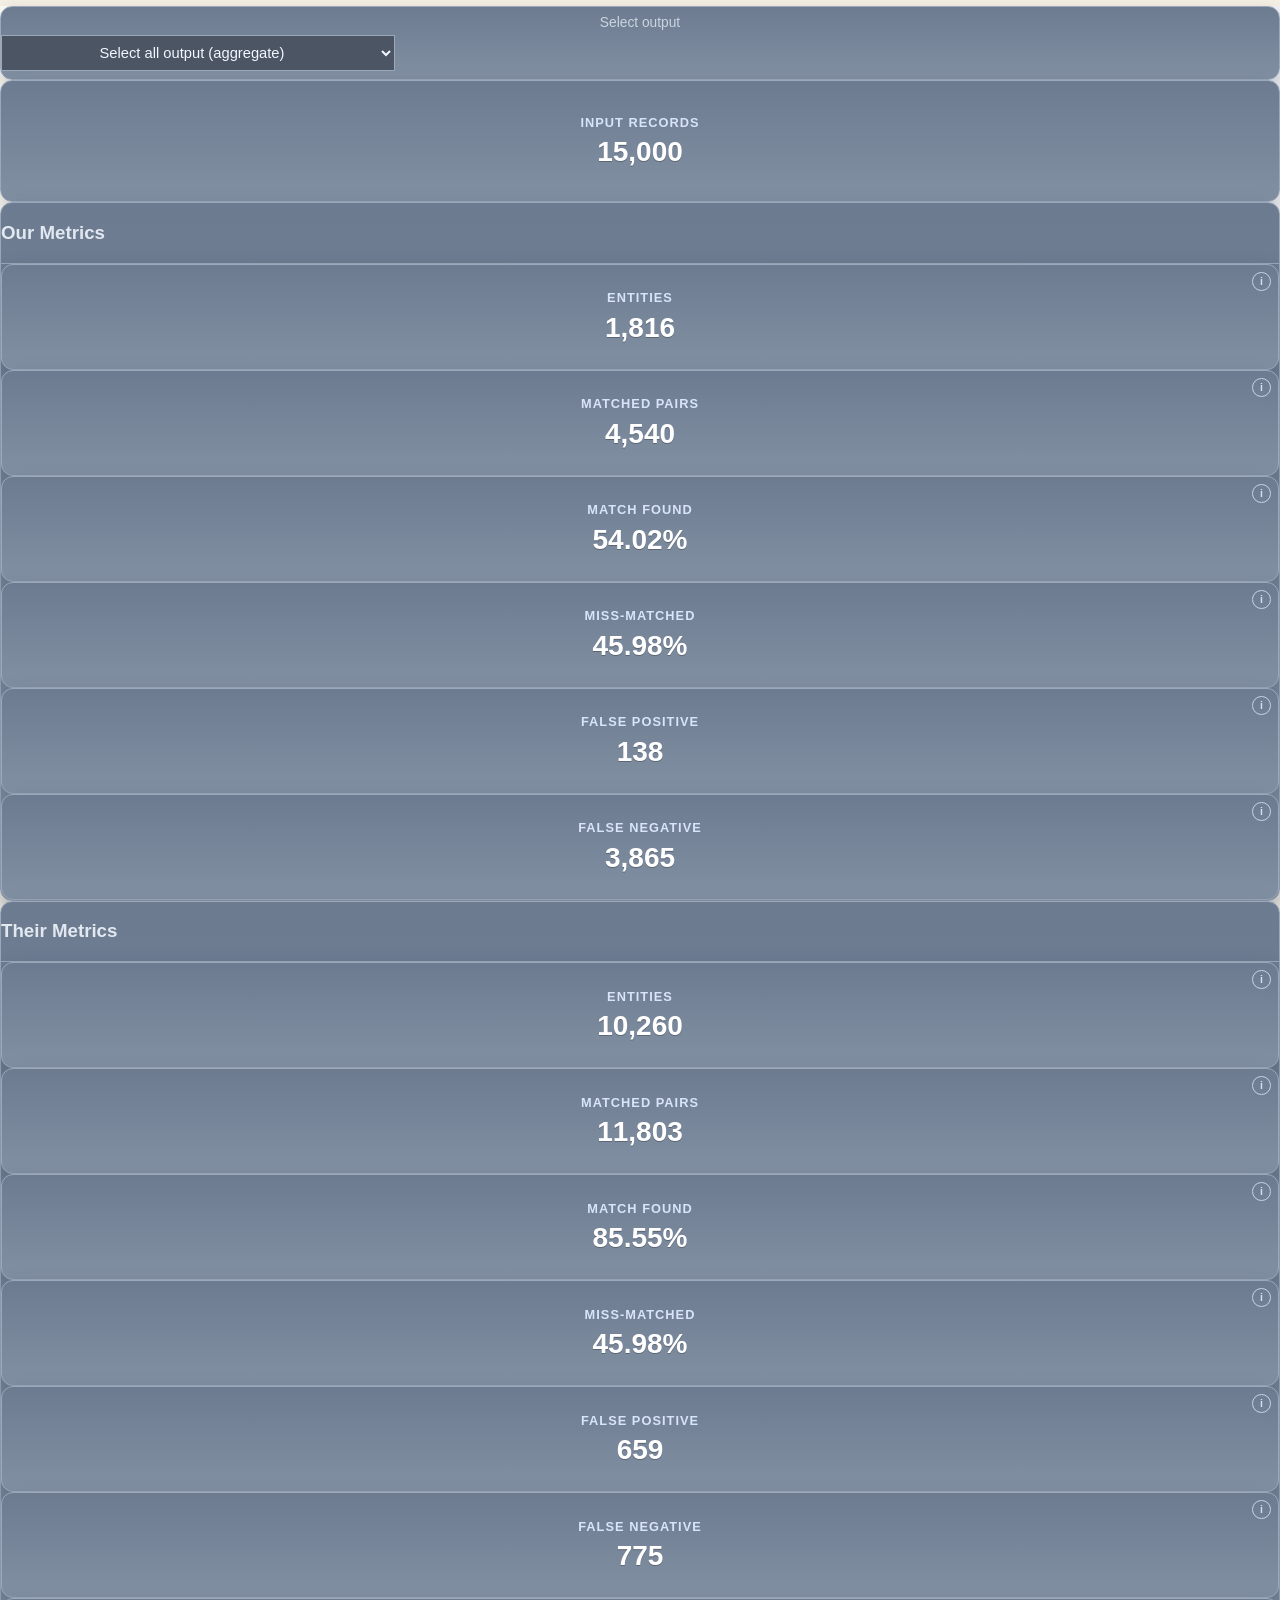
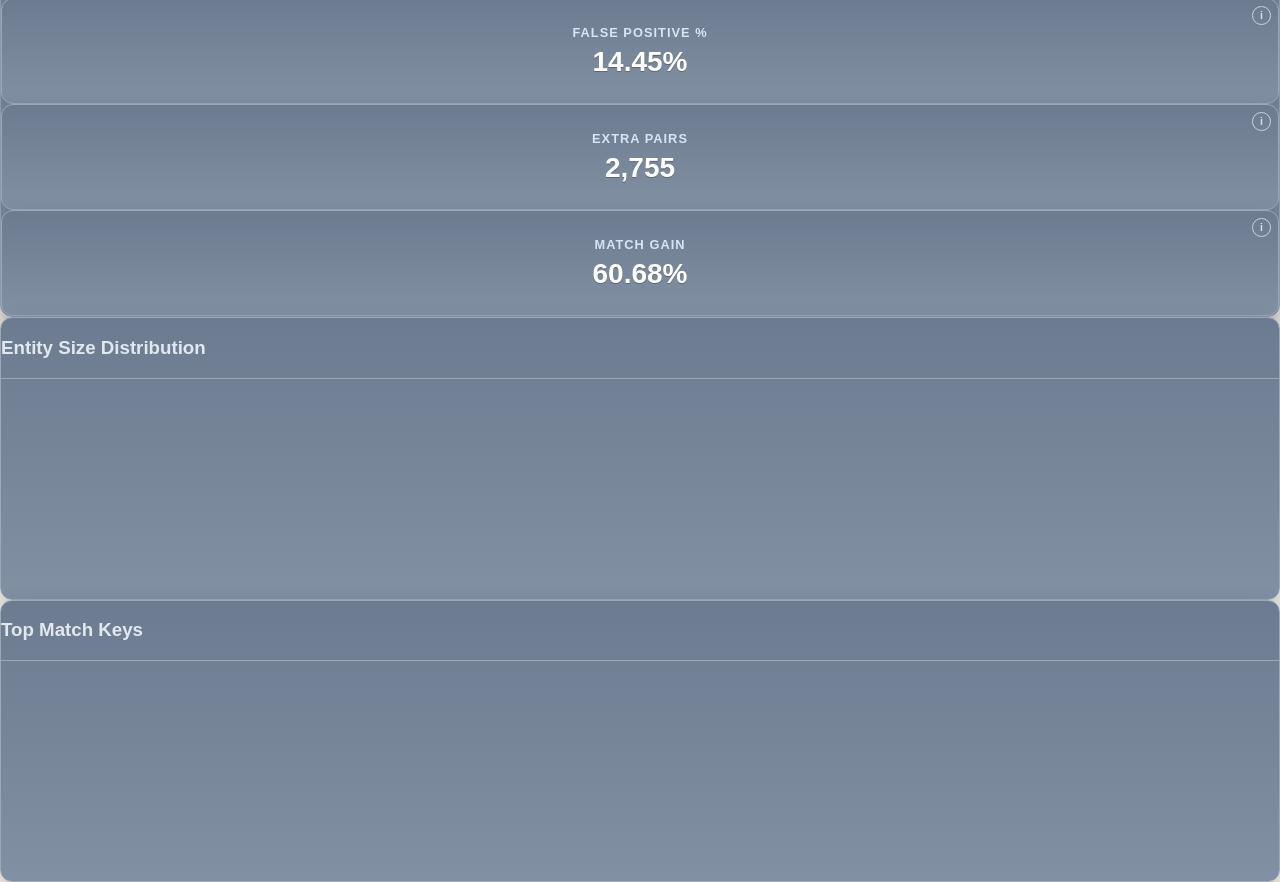
==== MVP/dashboard/management_dashboard.html @ fc30f37a "Strengthen dashboard QA with layered tests and audit gating" ====
<!doctype html>
<html lang="en" data-bs-theme="dark">
  <head>
    <meta charset="utf-8">
    <meta name="viewport" content="width=device-width, initial-scale=1">
    <title>Quality Dashboard</title>
    <link rel="stylesheet" href="./tabler.min.css">
    <link rel="stylesheet" href="./management_dashboard.css">
  </head>
  <body>
    <div class="page">
      <div class="page-wrapper">
        <div class="page-body">
          <div class="container-xl">
            <div class="row row-cards mb-2 controls-row">
              <div class="col-12">
                <div class="card controls-card">
                  <div class="card-body controls-card-body">
                    <label class="form-label">Select output</label>
                    <select class="form-select" id="runSelector" aria-label="Run selector"></select>
                  </div>
                </div>
              </div>
            </div>

            <div class="row row-cards mb-2">
              <div class="col-12">
                <div class="card controls-card input-records-card">
                  <div class="card-body controls-card-body input-records-card-body">
                    <div class="input-records-label">Input Records</div>
                    <div class="input-records-value" id="inputRecordsValue">n/a</div>
                  </div>
                </div>
              </div>
            </div>

            <div class="row row-cards mb-2" id="comparisonCards">
              <div class="col-12 col-xxl-6">
                <div class="card comparison-card comparison-card-our">
                  <div class="card-header">
                    <h3 class="card-title">Our Metrics</h3>
                  </div>
                  <div class="card-body">
                    <div class="row row-cards" id="ourMetricCards"></div>
                  </div>
                </div>
              </div>
              <div class="col-12 col-xxl-6">
                <div class="card comparison-card">
                  <div class="card-header">
                    <h3 class="card-title">Their Metrics</h3>
                  </div>
                  <div class="card-body">
                    <div class="row row-cards" id="theirMetricCards"></div>
                  </div>
                </div>
              </div>
            </div>

            <div class="row row-cards mb-2">
              <div class="col-xl-4">
                <div class="card">
                  <div class="card-header">
                    <h3 class="card-title">Entity Size Distribution</h3>
                  </div>
                  <div class="card-body chart-md">
                    <canvas id="entitySizeChart"></canvas>
                  </div>
                </div>
              </div>
              <div class="col-xl-8">
                <div class="card">
                  <div class="card-header">
                    <h3 class="card-title">Top Match Keys</h3>
                  </div>
                  <div class="card-body match-keys-body">
                    <div id="matchKeyList" class="match-key-list"></div>
                  </div>
                </div>
              </div>
            </div>

          </div>
        </div>
      </div>
    </div>

    <script src="./tabler.min.js"></script>
    <script src="./chart.umd.js"></script>
    <script src="./management_dashboard_data.js"></script>
    <script src="./management_dashboard.js"></script>
  </body>
</html>
---- MVP/dashboard/management_dashboard.css ----
:root {
  --bg-page: #0b1220;
  --bg-card: #6c7b90;
  --bg-card-soft: #8290a3;
  --line: #9aa8ba;
  --text-main: #f1f6ff;
  --text-soft: #bfd0ea;
  --accent-blue: #5c8dff;
  --accent-cyan: #32c5b5;
  --accent-indigo: #8aa8ff;
}

html,
body {
  min-height: 100%;
  background-color: #f7f1e6;
}

body {
  margin: 0;
  font-family: "Inter", "Segoe UI", "Avenir Next", sans-serif;
  color: var(--text-main);
  background:
    radial-gradient(circle at top right, rgba(92, 141, 255, 0.08), transparent 36%),
    linear-gradient(180deg, #fffdf7 0%, #f7f1e6 100%);
}

.page {
  position: relative;
  min-height: 100vh;
}

.page-wrapper {
  position: relative;
  z-index: 1;
  margin: 0 !important;
}

.page-body {
  padding-top: 0;
  margin-top: 0 !important;
}

.page-pretitle {
  color: var(--text-soft);
}

.page-title {
  color: #f8fafc;
}

.card {
  background: linear-gradient(180deg, var(--bg-card) 0%, var(--bg-card-soft) 100%);
  border: 1px solid var(--line);
  border-radius: 12px;
  box-shadow: 0 8px 22px rgba(30, 41, 59, 0.24);
}

.card-header {
  border-bottom: 1px solid var(--line);
}

.card-title {
  color: #e2e8f0;
}

.comparison-card {
  height: 100%;
}

.controls-row {
  margin-top: 0.35rem;
}

.input-records-card-body {
  display: flex;
  flex-direction: column;
  align-items: center;
  justify-content: center;
  text-align: center;
  padding-top: 0.45rem;
  padding-bottom: 0.55rem;
  min-height: 104px;
}

.input-records-label {
  color: #d8e4f8;
  font-size: 0.8rem;
  text-transform: uppercase;
  letter-spacing: 0.08em;
  font-weight: 800;
}

.input-records-value {
  margin-top: 0.45rem;
  color: #ffffff;
  font-weight: 900;
  font-size: 1.75rem;
  line-height: 1.08;
  text-shadow: 0 1px 0 rgba(0, 0, 0, 0.25);
}

.metric-card {
  min-height: 86px;
}

.metric-card-our {
  background: linear-gradient(180deg, var(--bg-card) 0%, var(--bg-card-soft) 100%);
  border-color: var(--line);
}

.controls-card {
  background: linear-gradient(180deg, var(--bg-card) 0%, var(--bg-card-soft) 100%);
  border-color: var(--line);
}

.metric-card-our .metric-label {
  color: #d8e4f8;
}

.metric-card-our .metric-value {
  color: #ffffff;
}

.metric-card .card-body {
  position: relative;
  display: flex;
  flex-direction: column;
  align-items: center;
  justify-content: center;
  text-align: center;
  min-height: 104px;
}

.metric-label {
  color: #d8e4f8;
  font-size: 0.8rem;
  text-transform: uppercase;
  letter-spacing: 0.08em;
  font-weight: 800;
}

.metric-help-icon {
  position: absolute;
  top: 0.45rem;
  right: 0.45rem;
  z-index: 2;
  display: inline-flex;
  align-items: center;
  justify-content: center;
  width: 1.05rem;
  height: 1.05rem;
  border: 1px solid rgba(216, 228, 248, 0.88);
  border-radius: 50%;
  color: #d8e4f8;
  font-size: 0.66rem;
  font-weight: 900;
  line-height: 1;
  cursor: help;
  user-select: none;
  opacity: 0.95;
  isolation: isolate;
}

.metric-help-icon:hover,
.metric-help-icon:focus-visible {
  color: #ffffff;
  border-color: #ffffff;
  outline: none;
}

.metric-help-icon::after {
  content: attr(data-help-text);
  position: absolute;
  right: 0;
  top: calc(100% + 0.35rem);
  min-width: 220px;
  max-width: 300px;
  padding: 0.45rem 0.55rem;
  border-radius: 8px;
  border: 1px solid rgba(216, 228, 248, 0.35);
  background: rgba(15, 23, 42, 0.96);
  color: #eaf1ff;
  font-size: 0.72rem;
  font-weight: 600;
  line-height: 1.3;
  letter-spacing: 0.01em;
  text-transform: none;
  text-align: left;
  white-space: normal;
  box-shadow: 0 8px 24px rgba(0, 0, 0, 0.35);
  opacity: 0;
  visibility: hidden;
  transform: translateY(-4px);
  transition: opacity 120ms ease, transform 120ms ease, visibility 120ms ease;
  pointer-events: none;
  z-index: 20;
}

.metric-help-icon::before {
  content: "";
  position: absolute;
  right: 0.35rem;
  top: calc(100% + 0.1rem);
  border-left: 5px solid transparent;
  border-right: 5px solid transparent;
  border-bottom: 5px solid rgba(15, 23, 42, 0.96);
  opacity: 0;
  visibility: hidden;
  transform: translateY(-4px);
  transition: opacity 120ms ease, transform 120ms ease, visibility 120ms ease;
  pointer-events: none;
  z-index: 21;
}

.metric-help-icon:hover::after,
.metric-help-icon:hover::before,
.metric-help-icon:focus-visible::after,
.metric-help-icon:focus-visible::before {
  opacity: 1;
  visibility: visible;
  transform: translateY(0);
}

.metric-value {
  margin-top: 0.45rem;
  font-size: 1.75rem;
  line-height: 1.08;
  font-weight: 900;
  color: #ffffff;
  text-shadow: 0 1px 0 rgba(0, 0, 0, 0.25);
}

.spotlight-grid {
  display: grid;
  grid-template-columns: repeat(4, minmax(0, 1fr));
  gap: 0.75rem;
  margin-top: 1rem;
}

.spotlight-item {
  background: rgba(255, 255, 255, 0.08);
  border: 1px solid #8d99ab;
  border-radius: 10px;
  padding: 0.6rem;
}

.spotlight-k {
  color: var(--text-soft);
  font-size: 0.7rem;
  text-transform: uppercase;
  letter-spacing: 0.05em;
}

.spotlight-v {
  color: #f8fafc;
  font-weight: 700;
  font-size: 1.06rem;
  margin-top: 0.18rem;
}

.form-label {
  color: #cbd5e1;
}

.form-select {
  background: #4b5563;
  border-color: var(--line);
  color: var(--text-main);
}

.form-select:focus {
  border-color: var(--accent-blue);
  box-shadow: 0 0 0 0.2rem rgba(92, 141, 255, 0.22);
}

.chart-md {
  height: 220px;
}

.match-keys-body {
  height: 220px;
  max-height: 220px;
  overflow-y: auto;
}

.match-key-list {
  display: grid;
  gap: 0.45rem;
}

.match-key-row {
  display: grid;
  grid-template-columns: 34px minmax(0, 1fr) 68px;
  gap: 0.6rem;
  align-items: start;
}

.match-key-rank {
  color: #dbe6f9;
  font-weight: 800;
  font-size: 0.82rem;
  text-align: center;
  opacity: 0.9;
}

.match-key-center {
  min-width: 0;
}

.match-key-label-line {
  display: flex;
  justify-content: space-between;
  gap: 0.6rem;
  align-items: baseline;
  font-size: 0.76rem;
  color: #e8effb;
}

.match-key-label {
  white-space: normal;
  overflow: visible;
  text-overflow: clip;
  font-weight: 700;
  letter-spacing: 0.01em;
  line-height: 1.2;
}

.match-key-share {
  color: #cbd8ee;
  font-size: 0.72rem;
  font-weight: 700;
  flex-shrink: 0;
  padding-left: 0.5rem;
}

.match-key-track {
  margin-top: 0.2rem;
  background: rgba(255, 255, 255, 0.14);
  border-radius: 999px;
  height: 7px;
  overflow: hidden;
}

.match-key-fill {
  height: 100%;
  border-radius: 999px;
  background: linear-gradient(90deg, #f1f6ff, #dfe8f6);
}

.match-key-count {
  text-align: right;
  font-weight: 800;
  color: #f4f8ff;
  font-size: 0.82rem;
}

.match-key-empty {
  color: #d2dced;
  font-size: 0.86rem;
  opacity: 0.95;
}

.status-badge {
  font-size: 0.68rem;
  text-transform: uppercase;
  letter-spacing: 0.05em;
  border-radius: 999px;
  padding: 0.22rem 0.52rem;
  border: 1px solid transparent;
  font-weight: 700;
}

.status-success {
  color: #bbf7d0;
  background: rgba(34, 197, 94, 0.18);
  border-color: rgba(74, 222, 128, 0.5);
}

.status-failed {
  color: #fecdd3;
  background: rgba(244, 63, 94, 0.2);
  border-color: rgba(251, 113, 133, 0.5);
}

.status-incomplete {
  color: #fde68a;
  background: rgba(245, 158, 11, 0.2);
  border-color: rgba(251, 191, 36, 0.55);
}

.legend-grid {
  display: grid;
  grid-template-columns: repeat(2, minmax(0, 1fr));
  gap: 0.7rem 1rem;
  color: #dbeafe;
}

.card a {
  color: #a8c1ff;
}

.card a:hover {
  color: #d3e0ff;
}

.table {
  --tblr-table-color: #e2e8f0;
}

.table thead th {
  color: #c6d4ef;
  border-bottom-color: var(--line);
}

.table td,
.table th {
  border-color: var(--line);
}

.btn-outline-primary {
  border-color: var(--accent-blue);
  color: #d2deff;
}

.btn-outline-primary:hover {
  background: rgba(92, 141, 255, 0.2);
  border-color: var(--accent-blue);
  color: #f2f6ff;
}

.text-muted {
  color: #94a3b8 !important;
}

@media (max-width: 1024px) {
  .spotlight-grid {
    grid-template-columns: repeat(2, minmax(0, 1fr));
  }
  .legend-grid {
    grid-template-columns: 1fr;
  }
}

@media (max-width: 768px) {
  .page-body {
    padding-top: 0;
  }

  .spotlight-grid {
    grid-template-columns: 1fr;
  }

  .chart-md {
    height: 200px;
  }

  .metric-value {
    font-size: 1.36rem;
  }
}
.controls-card-body {
  padding-top: 0.5rem;
  padding-bottom: 0.5rem;
}

.controls-card-body .form-label {
  margin-bottom: 0.35rem;
  font-size: 0.86rem;
  display: block;
  text-align: center;
}

.controls-card-body .form-select {
  min-height: 2.25rem;
  font-size: 0.92rem;
  text-align: center;
  text-align-last: center;
  max-width: 860px;
  margin: 0 auto;
  background: #4b5563;
  border-color: var(--line);
  color: var(--text-main);
}

#runSelector option {
  background: #4b5563;
  color: var(--text-main);
  text-align: center;
}

.controls-card .form-select:focus {
  border-color: var(--accent-blue);
  box-shadow: 0 0 0 0.2rem rgba(92, 141, 255, 0.22);
}
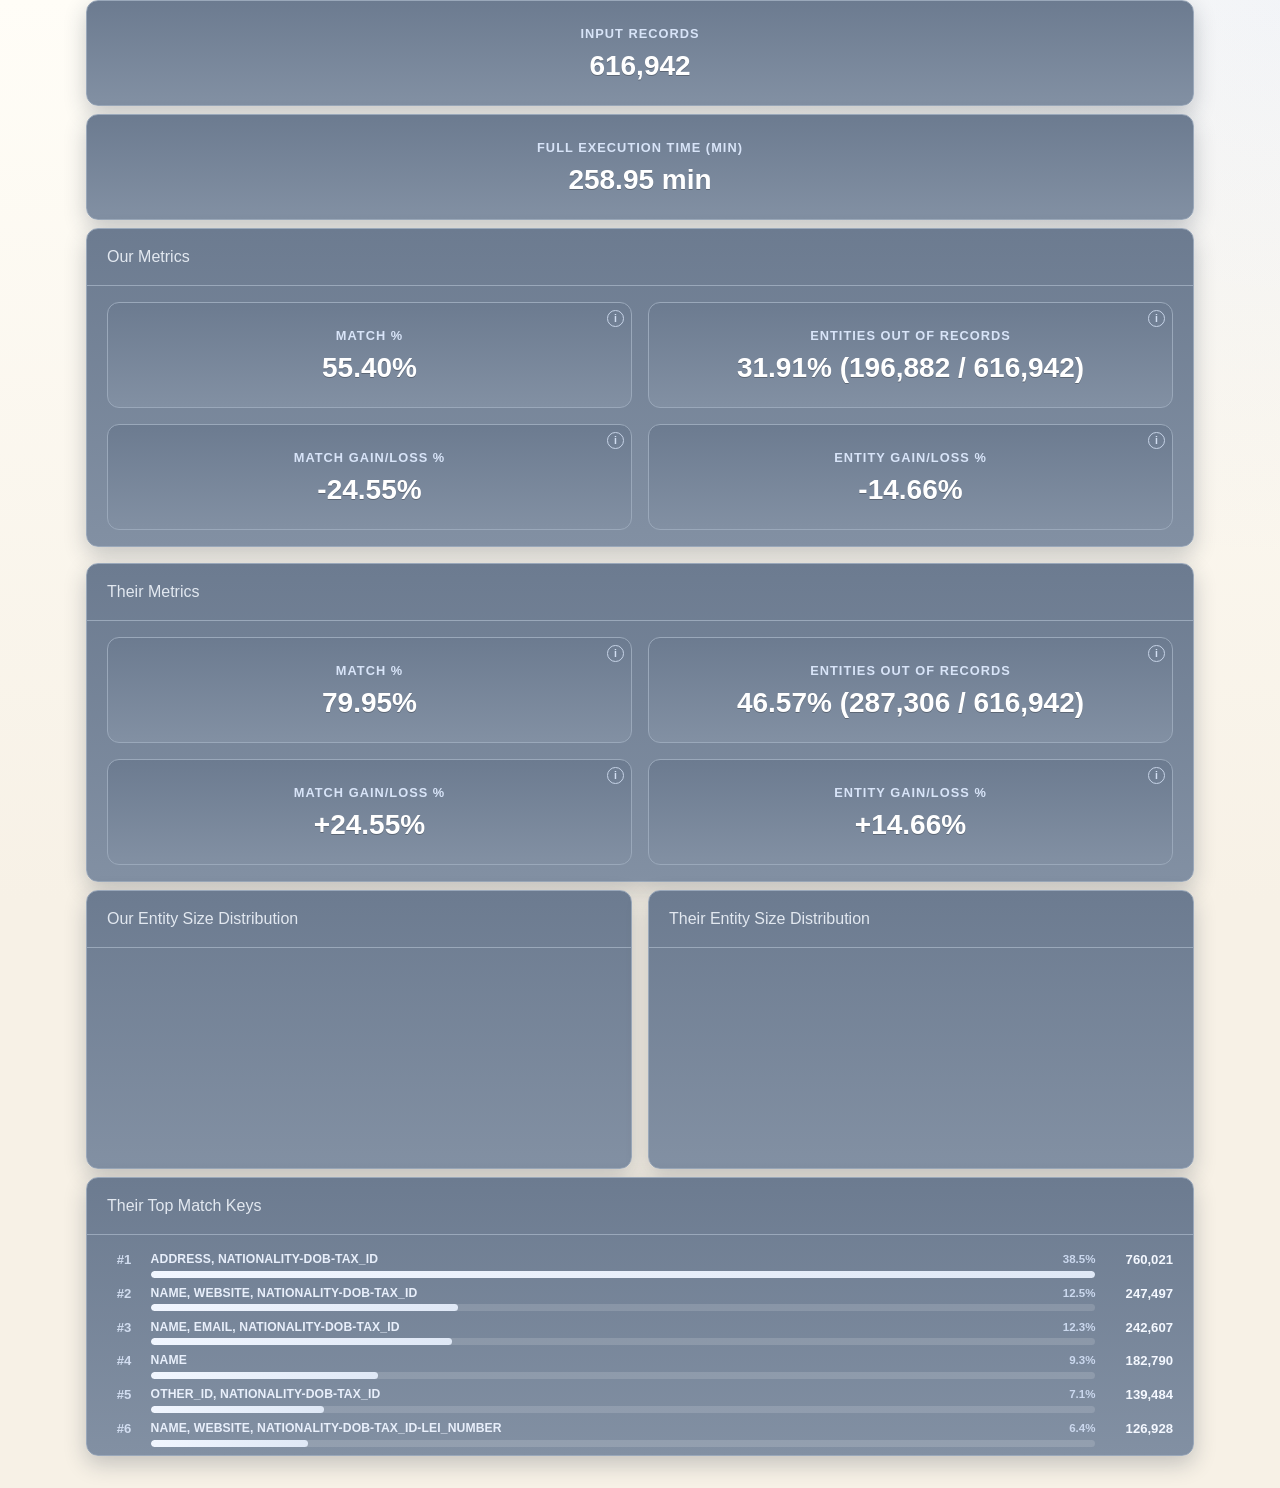
==== commit 577f66c1: "Clean repository and retire legacy sample artifacts" ====
--- a/MVP/dashboard/management_dashboard.html
+++ b/MVP/dashboard/management_dashboard.html
@@ -12,12 +12,12 @@
       <div class="page-wrapper">
         <div class="page-body">
           <div class="container-xl">
-            <div class="row row-cards mb-2 controls-row">
+            <div class="row row-cards mb-2">
               <div class="col-12">
-                <div class="card controls-card">
-                  <div class="card-body controls-card-body">
-                    <label class="form-label">Select output</label>
-                    <select class="form-select" id="runSelector" aria-label="Run selector"></select>
+                <div class="card controls-card input-records-card">
+                  <div class="card-body controls-card-body input-records-card-body">
+                    <div class="input-records-label">Input Records</div>
+                    <div class="input-records-value" id="inputRecordsValue">n/a</div>
                   </div>
                 </div>
               </div>
@@ -27,8 +27,8 @@
               <div class="col-12">
                 <div class="card controls-card input-records-card">
                   <div class="card-body controls-card-body input-records-card-body">
-                    <div class="input-records-label">Input Records</div>
-                    <div class="input-records-value" id="inputRecordsValue">n/a</div>
+                    <div class="input-records-label">Full Execution Time (min)</div>
+                    <div class="input-records-value" id="executionMinutesValue">n/a</div>
                   </div>
                 </div>
               </div>
@@ -58,20 +58,33 @@
             </div>
 
             <div class="row row-cards mb-2">
-              <div class="col-xl-4">
+              <div class="col-xl-6">
                 <div class="card">
                   <div class="card-header">
-                    <h3 class="card-title">Entity Size Distribution</h3>
+                    <h3 class="card-title">Our Entity Size Distribution</h3>
                   </div>
                   <div class="card-body chart-md">
-                    <canvas id="entitySizeChart"></canvas>
+                    <canvas id="ourEntitySizeChart"></canvas>
                   </div>
                 </div>
               </div>
-              <div class="col-xl-8">
+              <div class="col-xl-6">
                 <div class="card">
                   <div class="card-header">
-                    <h3 class="card-title">Top Match Keys</h3>
+                    <h3 class="card-title">Their Entity Size Distribution</h3>
+                  </div>
+                  <div class="card-body chart-md">
+                    <canvas id="theirEntitySizeChart"></canvas>
+                  </div>
+                </div>
+              </div>
+            </div>
+
+            <div class="row row-cards mb-2">
+              <div class="col-12">
+                <div class="card">
+                  <div class="card-header">
+                    <h3 class="card-title">Their Top Match Keys</h3>
                   </div>
                   <div class="card-body match-keys-body">
                     <div id="matchKeyList" class="match-key-list"></div>
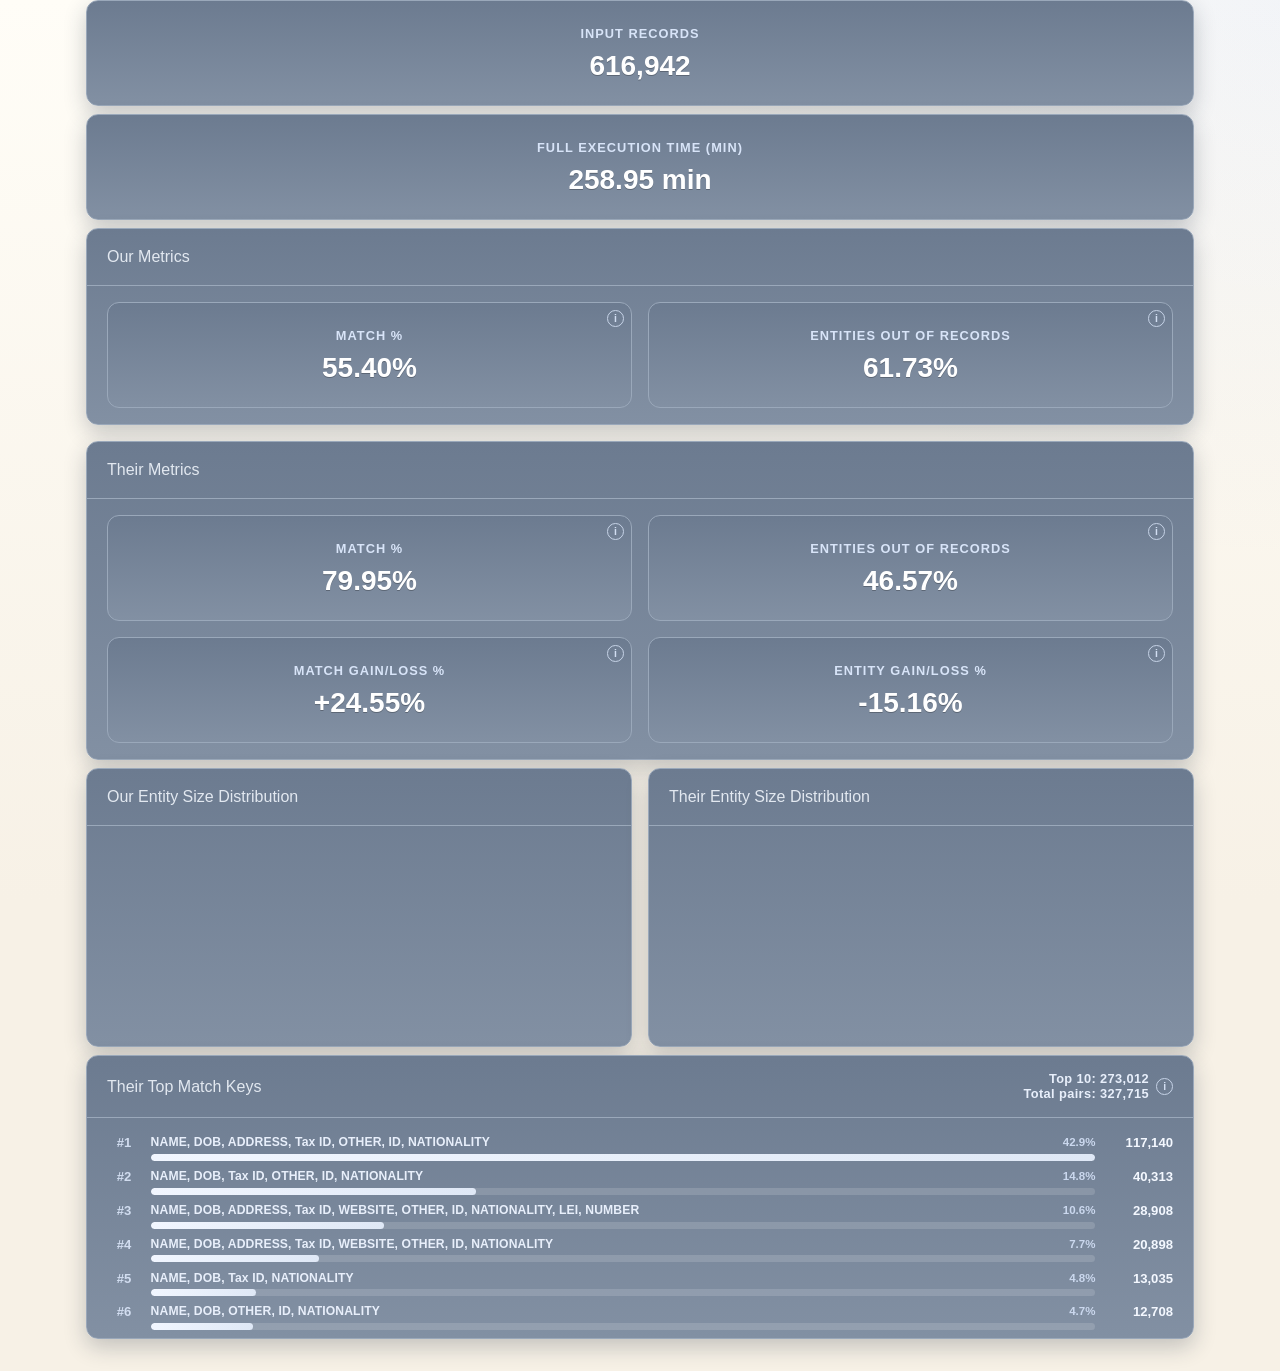
==== commit 44cf135b: "Fix missing-IPG entity counting and top match key total display" ====
--- a/MVP/dashboard/management_dashboard.html
+++ b/MVP/dashboard/management_dashboard.html
@@ -85,6 +85,23 @@
                 <div class="card">
                   <div class="card-header">
                     <h3 class="card-title">Their Top Match Keys</h3>
+                    <div class="match-key-total-wrap">
+                      <div class="match-key-total" id="matchKeyTotalValue">
+                        <span>Top 10: n/a</span>
+                        <span>Total pairs: n/a</span>
+                      </div>
+                      <span
+                        class="match-key-total-info"
+                        id="matchKeyTotalInfo"
+                        role="button"
+                        tabindex="0"
+                        data-bs-toggle="tooltip"
+                        data-bs-placement="left"
+                        data-bs-title="Top 10 pairs are the pairs covered by the 10 keys shown. Total pairs are all unique matched record pairs in this run."
+                        title="Top 10 pairs are the pairs covered by the 10 keys shown. Total pairs are all unique matched record pairs in this run."
+                        aria-label="Top 10 pairs are the pairs covered by the 10 keys shown. Total pairs are all unique matched record pairs in this run."
+                      >i</span>
+                    </div>
                   </div>
                   <div class="card-body match-keys-body">
                     <div id="matchKeyList" class="match-key-list"></div>
--- a/MVP/dashboard/management_dashboard.css
+++ b/MVP/dashboard/management_dashboard.css
@@ -361,6 +361,51 @@
   opacity: 0.95;
 }
 
+.match-key-total {
+  display: flex;
+  flex-direction: column;
+  align-items: flex-end;
+  line-height: 1.15;
+  text-align: right;
+  color: #e8effb;
+  font-weight: 800;
+  font-size: 0.8rem;
+  letter-spacing: 0.03em;
+}
+
+.match-key-total-wrap {
+  margin-left: auto;
+  display: inline-flex;
+  align-items: center;
+  gap: 0.45rem;
+}
+
+.match-key-total-info {
+  position: relative;
+  z-index: 2;
+  display: inline-flex;
+  align-items: center;
+  justify-content: center;
+  width: 1.05rem;
+  height: 1.05rem;
+  border: 1px solid rgba(216, 228, 248, 0.88);
+  border-radius: 50%;
+  color: #d8e4f8;
+  font-size: 0.66rem;
+  font-weight: 900;
+  line-height: 1;
+  cursor: help;
+  user-select: none;
+  opacity: 0.95;
+}
+
+.match-key-total-info:hover,
+.match-key-total-info:focus-visible {
+  color: #ffffff;
+  border-color: #ffffff;
+  outline: none;
+}
+
 .status-badge {
   font-size: 0.68rem;
   text-transform: uppercase;
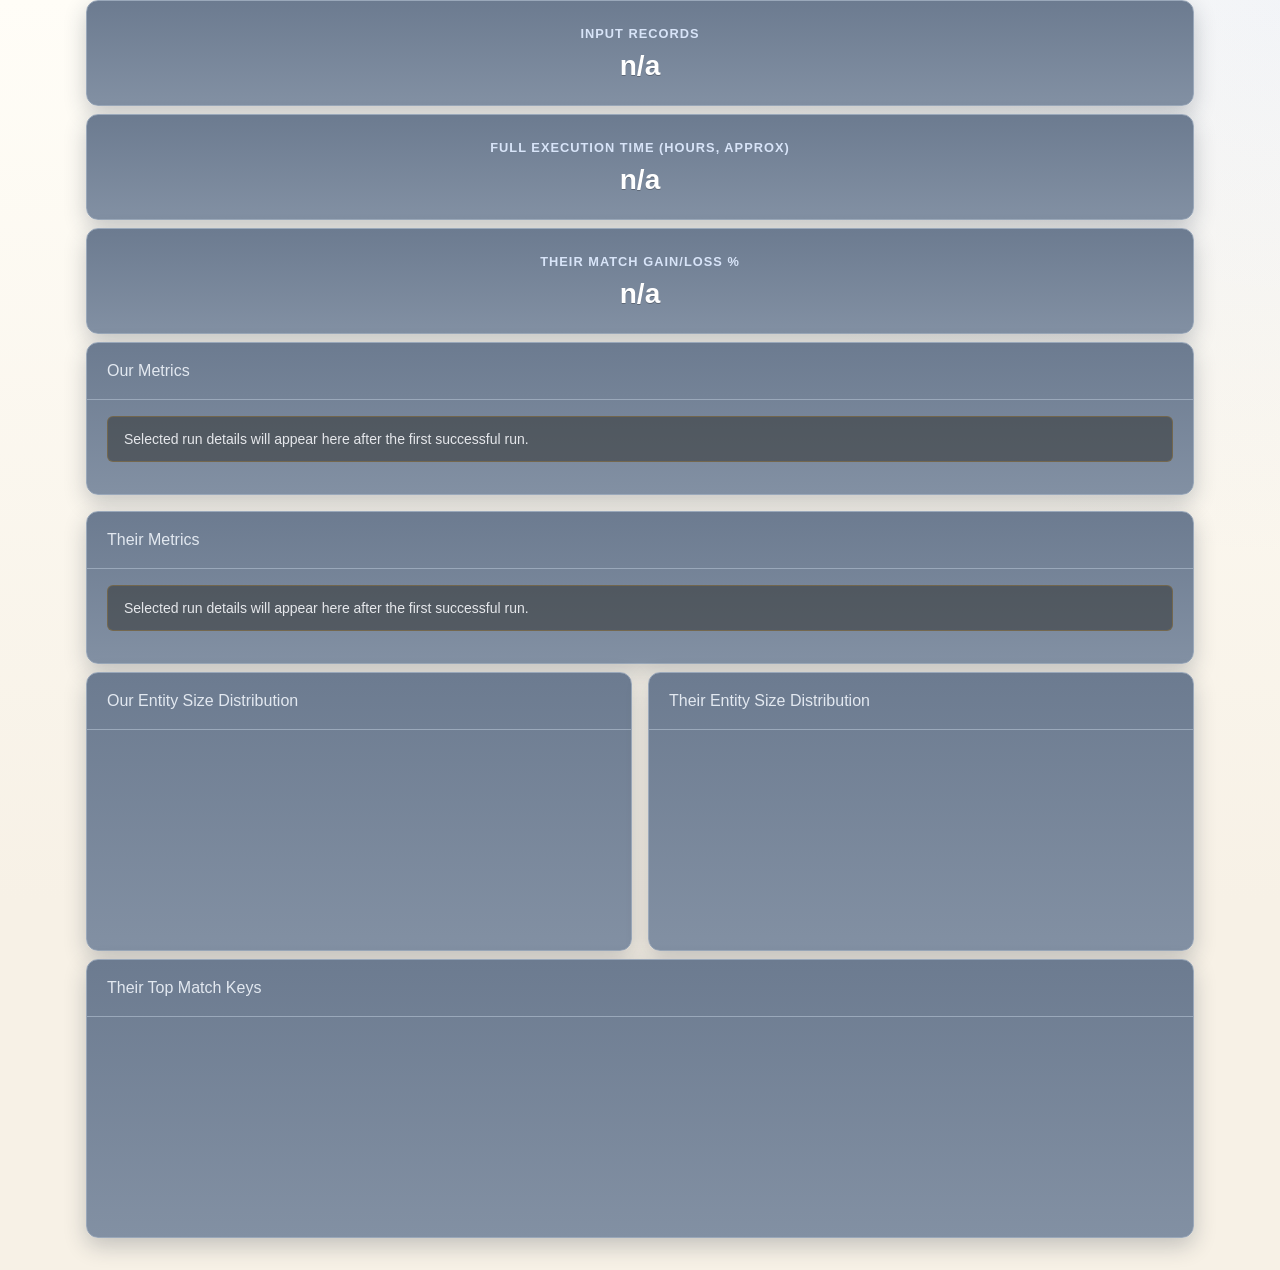
==== commit 6c427bdc: "Refine dashboard layout and business-focused metric display" ====
--- a/MVP/dashboard/management_dashboard.html
+++ b/MVP/dashboard/management_dashboard.html
@@ -27,8 +27,19 @@
               <div class="col-12">
                 <div class="card controls-card input-records-card">
                   <div class="card-body controls-card-body input-records-card-body">
-                    <div class="input-records-label">Full Execution Time (min)</div>
+                    <div class="input-records-label">Full Execution Time (hours, approx)</div>
                     <div class="input-records-value" id="executionMinutesValue">n/a</div>
+                  </div>
+                </div>
+              </div>
+            </div>
+
+            <div class="row row-cards mb-2">
+              <div class="col-12">
+                <div class="card controls-card input-records-card">
+                  <div class="card-body controls-card-body input-records-card-body">
+                    <div class="input-records-label">Their Match Gain/Loss %</div>
+                    <div class="input-records-value" id="theirMatchGainLossValue">n/a</div>
                   </div>
                 </div>
               </div>
@@ -85,23 +96,6 @@
                 <div class="card">
                   <div class="card-header">
                     <h3 class="card-title">Their Top Match Keys</h3>
-                    <div class="match-key-total-wrap">
-                      <div class="match-key-total" id="matchKeyTotalValue">
-                        <span>Top 10: n/a</span>
-                        <span>Total pairs: n/a</span>
-                      </div>
-                      <span
-                        class="match-key-total-info"
-                        id="matchKeyTotalInfo"
-                        role="button"
-                        tabindex="0"
-                        data-bs-toggle="tooltip"
-                        data-bs-placement="left"
-                        data-bs-title="Top 10 pairs are the pairs covered by the 10 keys shown. Total pairs are all unique matched record pairs in this run."
-                        title="Top 10 pairs are the pairs covered by the 10 keys shown. Total pairs are all unique matched record pairs in this run."
-                        aria-label="Top 10 pairs are the pairs covered by the 10 keys shown. Total pairs are all unique matched record pairs in this run."
-                      >i</span>
-                    </div>
                   </div>
                   <div class="card-body match-keys-body">
                     <div id="matchKeyList" class="match-key-list"></div>
--- a/MVP/dashboard/management_dashboard.css
+++ b/MVP/dashboard/management_dashboard.css
@@ -291,7 +291,7 @@
 
 .match-key-row {
   display: grid;
-  grid-template-columns: 34px minmax(0, 1fr) 68px;
+  grid-template-columns: 34px minmax(0, 1fr);
   gap: 0.6rem;
   align-items: start;
 }
